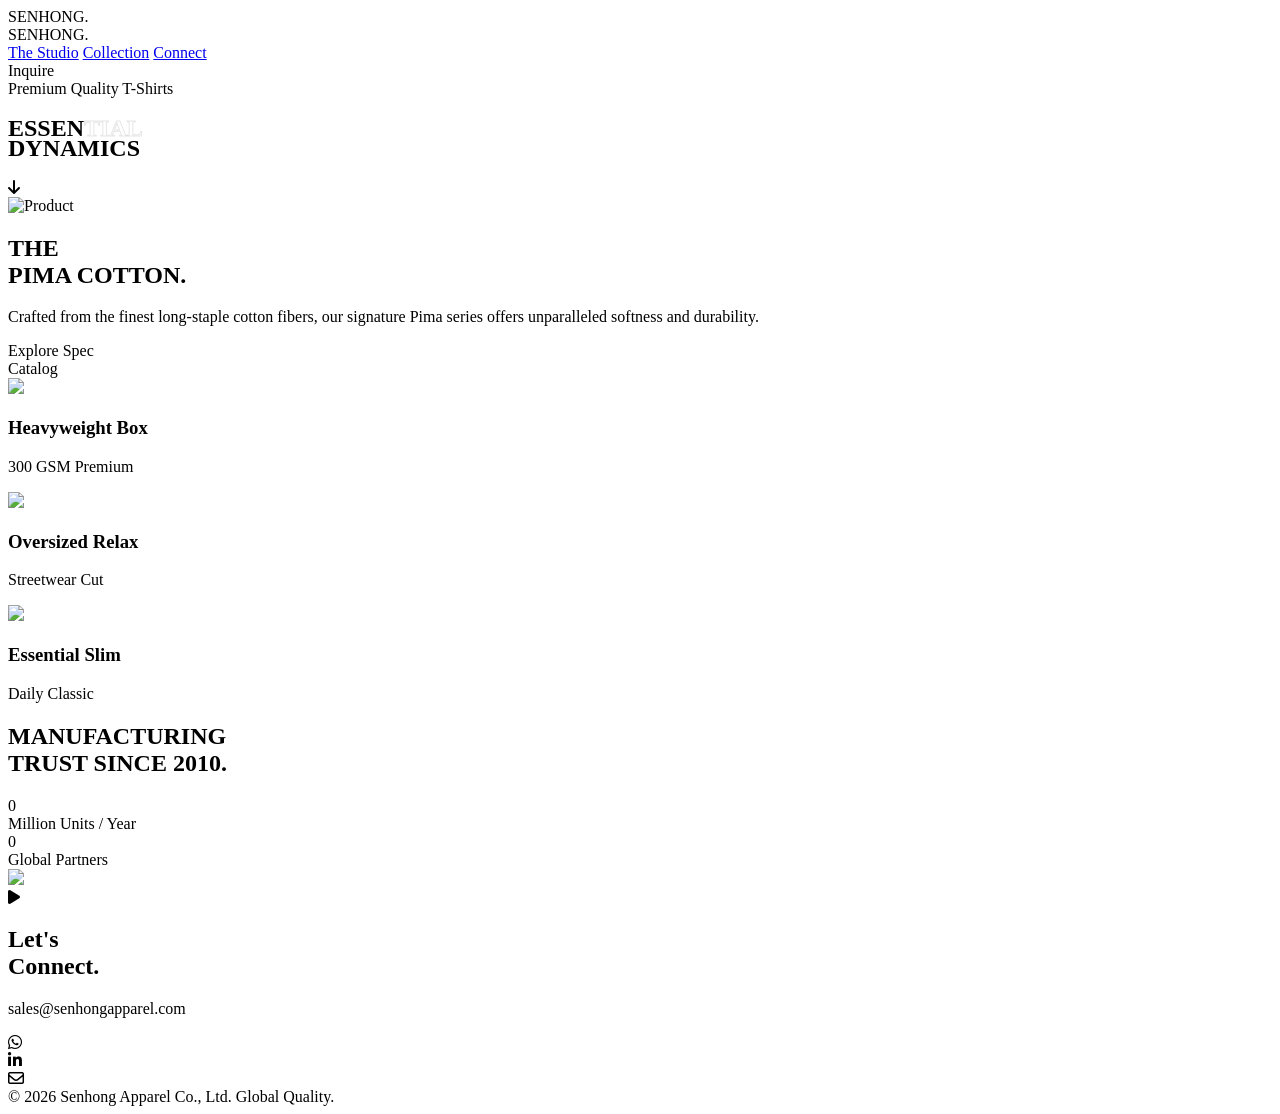
==== index.html @ 8e13775a "Initial commit: Senhong Apparel Dynamic Landing Page" ====
<!DOCTYPE html>
<html lang="en">
<head>
    <meta charset="UTF-8">
    <meta name="viewport" content="width=device-width, initial-scale=1.0">
    <title>Senhong Apparel | International Premium T-Shirt Factory</title>
    <!-- Tailwind CSS -->
    <script src="https://cdn.tailwindcss.com"></script>
    <!-- Fonts -->
    <link href="https://fonts.googleapis.com/css2?family=Plus+Jakarta+Sans:wght@200;400;700;800&display=swap" rel="stylesheet">
    <!-- Icons -->
    <link href="https://cdnjs.cloudflare.com/ajax/libs/font-awesome/6.0.0/css/all.min.css" rel="stylesheet">
    <!-- GSAP for Google-like dynamic effects -->
    <script src="https://cdnjs.cloudflare.com/ajax/libs/gsap/3.12.2/gsap.min.js"></script>
    <script src="https://cdnjs.cloudflare.com/ajax/libs/gsap/3.12.2/ScrollTrigger.min.js"></script>
    <!-- Locomotive Scroll for smooth scrolling -->
    <link rel="stylesheet" href="https://cdn.jsdelivr.net/npm/locomotive-scroll@4.1.4/dist/locomotive-scroll.min.css">
    
    <script>
        tailwind.config = {
            theme: {
                extend: {
                    fontFamily: { sans: ['Plus Jakarta Sans', 'sans-serif'] },
                    colors: { brand: '#10b981' }
                }
            }
        }
    </script>
    <style>
        [data-scroll-container] { perspective: 1px; }
        .hero-title { line-height: 0.85; }
        .text-outline { -webkit-text-stroke: 1px rgba(0,0,0,0.1); color: transparent; }
        .reveal-box { position: relative; overflow: hidden; }
        .reveal-box::after {
            content: ''; position: absolute; top: 0; left: 0; width: 100%; height: 100%;
            background: #10b981; transform: translateX(-101%); z-index: 2;
        }
        .reveal-box.active::after { animation: reveal 1s cubic-bezier(0.77, 0, 0.175, 1) forwards; }
        @keyframes reveal { 0% { transform: translateX(-101%); } 50% { transform: translateX(0); } 100% { transform: translateX(101%); } }
    </style>
</head>
<body class="bg-white text-black overflow-x-hidden">

    <!-- Preloader -->
    <div id="loader" class="fixed inset-0 z-[100] bg-black flex items-center justify-center">
        <div class="text-white text-4xl font-black tracking-tighter overflow-hidden">
            <div id="loader-text">SENHONG.</div>
        </div>
    </div>

    <!-- Navigation -->
    <nav class="fixed w-full z-50 p-6 mix-blend-difference text-white">
        <div class="flex justify-between items-center">
            <div class="text-2xl font-black tracking-tighter">SENHONG<span class="text-brand">.</span></div>
            <div class="hidden md:flex space-x-12 text-[10px] font-black uppercase tracking-[0.3em]">
                <a href="#about" class="hover:text-brand transition">The Studio</a>
                <a href="#collection" class="hover:text-brand transition">Collection</a>
                <a href="#contact" class="hover:text-brand transition">Connect</a>
            </div>
            <div class="text-[10px] font-black uppercase tracking-[0.2em] border border-white/20 px-4 py-2 rounded-full cursor-pointer hover:bg-white hover:text-black transition">
                Inquire
            </div>
        </div>
    </nav>

    <div data-scroll-container>
        <!-- Hero Section -->
        <section class="h-screen flex items-center justify-center relative overflow-hidden bg-neutral-100" data-scroll-section>
            <div class="container mx-auto px-6 text-center z-10">
                <div class="overflow-hidden mb-4">
                    <span class="hero-sub block text-[10px] font-black uppercase tracking-[0.5em] text-neutral-400" data-scroll data-scroll-speed="1">Premium Quality T-Shirts</span>
                </div>
                <h1 class="hero-title text-[15vw] font-extrabold tracking-tighter uppercase select-none" data-scroll data-scroll-speed="3">
                    ESSEN<span class="text-outline">TIAL</span><br>
                    <span class="text-brand italic">DYNAMICS</span>
                </h1>
            </div>
            
            <div class="absolute bottom-12 left-1/2 -translate-x-1/2 animate-bounce opacity-20">
                <i class="fa-solid fa-arrow-down"></i>
            </div>
        </section>

        <!-- Product Highlight (Dynamic) -->
        <section id="collection" class="py-32 bg-white" data-scroll-section>
            <div class="container mx-auto px-6">
                <div class="grid grid-cols-1 md:grid-cols-2 gap-24 items-center mb-32">
                    <div class="reveal-box rounded-[40px]" data-scroll data-scroll-speed="1">
                        <img src="https://images.unsplash.com/photo-1521572163474-6864f9cf17ab?auto=format&fit=crop&q=80&w=1200" alt="Product" class="w-full h-full object-cover grayscale hover:grayscale-0 transition duration-1000">
                    </div>
                    <div class="space-y-8" data-scroll data-scroll-speed="2">
                        <h2 class="text-6xl font-black tracking-tighter leading-none">THE <br><span class="text-brand italic">PIMA</span> COTTON.</h2>
                        <p class="text-neutral-500 font-medium text-lg leading-relaxed max-w-sm">Crafted from the finest long-staple cotton fibers, our signature Pima series offers unparalleled softness and durability.</p>
                        <div class="flex gap-4 pt-4">
                            <div class="px-6 py-3 bg-black text-white text-xs font-black uppercase tracking-widest rounded-full">Explore Spec</div>
                            <div class="px-6 py-3 border border-neutral-200 text-xs font-black uppercase tracking-widest rounded-full">Catalog</div>
                        </div>
                    </div>
                </div>

                <div class="grid grid-cols-1 md:grid-cols-3 gap-8">
                    <div class="group cursor-pointer" data-scroll data-scroll-speed="1.2">
                        <div class="aspect-[4/5] overflow-hidden rounded-3xl mb-6 bg-neutral-100">
                            <img src="https://images.unsplash.com/photo-1583743814966-8936f5b7be1a?auto=format&fit=crop&q=80&w=800" class="w-full h-full object-cover grayscale group-hover:grayscale-0 group-hover:scale-110 transition duration-700">
                        </div>
                        <h3 class="text-xl font-bold">Heavyweight Box</h3>
                        <p class="text-xs font-black uppercase tracking-widest text-neutral-400">300 GSM Premium</p>
                    </div>
                    <div class="group cursor-pointer" data-scroll data-scroll-speed="1.5">
                        <div class="aspect-[4/5] overflow-hidden rounded-3xl mb-6 bg-neutral-100">
                            <img src="https://images.unsplash.com/photo-1618354691373-d851c5c3a990?auto=format&fit=crop&q=80&w=800" class="w-full h-full object-cover grayscale group-hover:grayscale-0 group-hover:scale-110 transition duration-700">
                        </div>
                        <h3 class="text-xl font-bold">Oversized Relax</h3>
                        <p class="text-xs font-black uppercase tracking-widest text-neutral-400">Streetwear Cut</p>
                    </div>
                    <div class="group cursor-pointer" data-scroll data-scroll-speed="1.8">
                        <div class="aspect-[4/5] overflow-hidden rounded-3xl mb-6 bg-neutral-100">
                            <img src="https://images.unsplash.com/photo-1576566588028-4147f3842f27?auto=format&fit=crop&q=80&w=800" class="w-full h-full object-cover grayscale group-hover:grayscale-0 group-hover:scale-110 transition duration-700">
                        </div>
                        <h3 class="text-xl font-bold">Essential Slim</h3>
                        <p class="text-xs font-black uppercase tracking-widest text-neutral-400">Daily Classic</p>
                    </div>
                </div>
            </div>
        </section>

        <!-- Dynamic Stats -->
        <section id="about" class="py-32 bg-black text-white" data-scroll-section>
            <div class="container mx-auto px-6">
                <div class="grid grid-cols-1 md:grid-cols-2 gap-24 items-center">
                    <div>
                        <h2 class="text-5xl font-black tracking-tighter mb-12">MANUFACTURING <br><span class="text-brand italic">TRUST</span> SINCE 2010.</h2>
                        <div class="grid grid-cols-2 gap-12">
                            <div>
                                <div class="text-7xl font-black mb-2 text-brand" id="count1">0</div>
                                <div class="text-[10px] font-black uppercase tracking-widest text-neutral-500">Million Units / Year</div>
                            </div>
                            <div>
                                <div class="text-7xl font-black mb-2 text-brand" id="count2">0</div>
                                <div class="text-[10px] font-black uppercase tracking-widest text-neutral-500">Global Partners</div>
                            </div>
                        </div>
                    </div>
                    <div class="relative">
                        <img src="https://images.unsplash.com/photo-1441984904996-e0b6ba687e04?auto=format&fit=crop&q=80&w=1200" class="rounded-[40px] grayscale opacity-50">
                        <div class="absolute inset-0 flex items-center justify-center">
                            <div class="w-24 h-24 rounded-full border border-white/20 flex items-center justify-center bg-white/10 backdrop-blur-md cursor-pointer hover:scale-110 transition">
                                <i class="fa-solid fa-play text-2xl"></i>
                            </div>
                        </div>
                    </div>
                </div>
            </div>
        </section>

        <!-- Contact (Interactive) -->
        <section id="contact" class="py-32 bg-neutral-100" data-scroll-section>
            <div class="container mx-auto px-6 text-center">
                <div class="max-w-4xl mx-auto">
                    <h2 class="text-[10vw] font-black tracking-tighter leading-none mb-12 uppercase" data-scroll data-scroll-speed="1">Let's <br><span class="text-brand italic">Connect.</span></h2>
                    <p class="text-2xl font-bold mb-12">sales@senhongapparel.com</p>
                    <div class="flex justify-center gap-8">
                        <div class="w-16 h-16 rounded-full bg-white flex items-center justify-center hover:bg-brand transition cursor-pointer"><i class="fa-brands fa-whatsapp text-2xl"></i></div>
                        <div class="w-16 h-16 rounded-full bg-white flex items-center justify-center hover:bg-brand transition cursor-pointer"><i class="fa-brands fa-linkedin-in text-2xl"></i></div>
                        <div class="w-16 h-16 rounded-full bg-white flex items-center justify-center hover:bg-brand transition cursor-pointer"><i class="fa-regular fa-envelope text-2xl"></i></div>
                    </div>
                </div>
            </div>
        </section>

        <footer class="py-12 bg-white text-center text-[10px] font-black uppercase tracking-[0.5em] text-neutral-300" data-scroll-section>
            © 2026 Senhong Apparel Co., Ltd. Global Quality.
        </footer>
    </div>

    <!-- Scripts -->
    <script src="https://cdn.jsdelivr.net/npm/locomotive-scroll@4.1.4/dist/locomotive-scroll.min.js"></script>
    <script>
        // Preloader
        window.addEventListener('load', () => {
            gsap.to("#loader-text", { y: -100, duration: 0.8, delay: 1, ease: "power4.in" });
            gsap.to("#loader", { y: "-100%", duration: 1.2, delay: 1.4, ease: "expo.inOut", onComplete: () => {
                document.getElementById('loader').remove();
                initAnimations();
            }});
        });

        // Locomotive Smooth Scroll
        const scroller = new LocomotiveScroll({
            el: document.querySelector('[data-scroll-container]'),
            smooth: true
        });

        function initAnimations() {
            // Count animations
            const observer = new IntersectionObserver((entries) => {
                entries.forEach(entry => {
                    if (entry.isIntersecting) {
                        gsap.to("#count1", { innerText: 2, duration: 2, snap: { innerText: 1 } });
                        gsap.to("#count2", { innerText: 150, duration: 2, snap: { innerText: 1 } });
                    }
                });
            }, { threshold: 0.5 });
            observer.observe(document.querySelector("#about"));

            // Reveal Boxes
            document.querySelectorAll('.reveal-box').forEach(box => {
                ScrollTrigger.create({
                    trigger: box,
                    onEnter: () => box.classList.add('active')
                });
            });
        }
    </script>
</body>
</html>
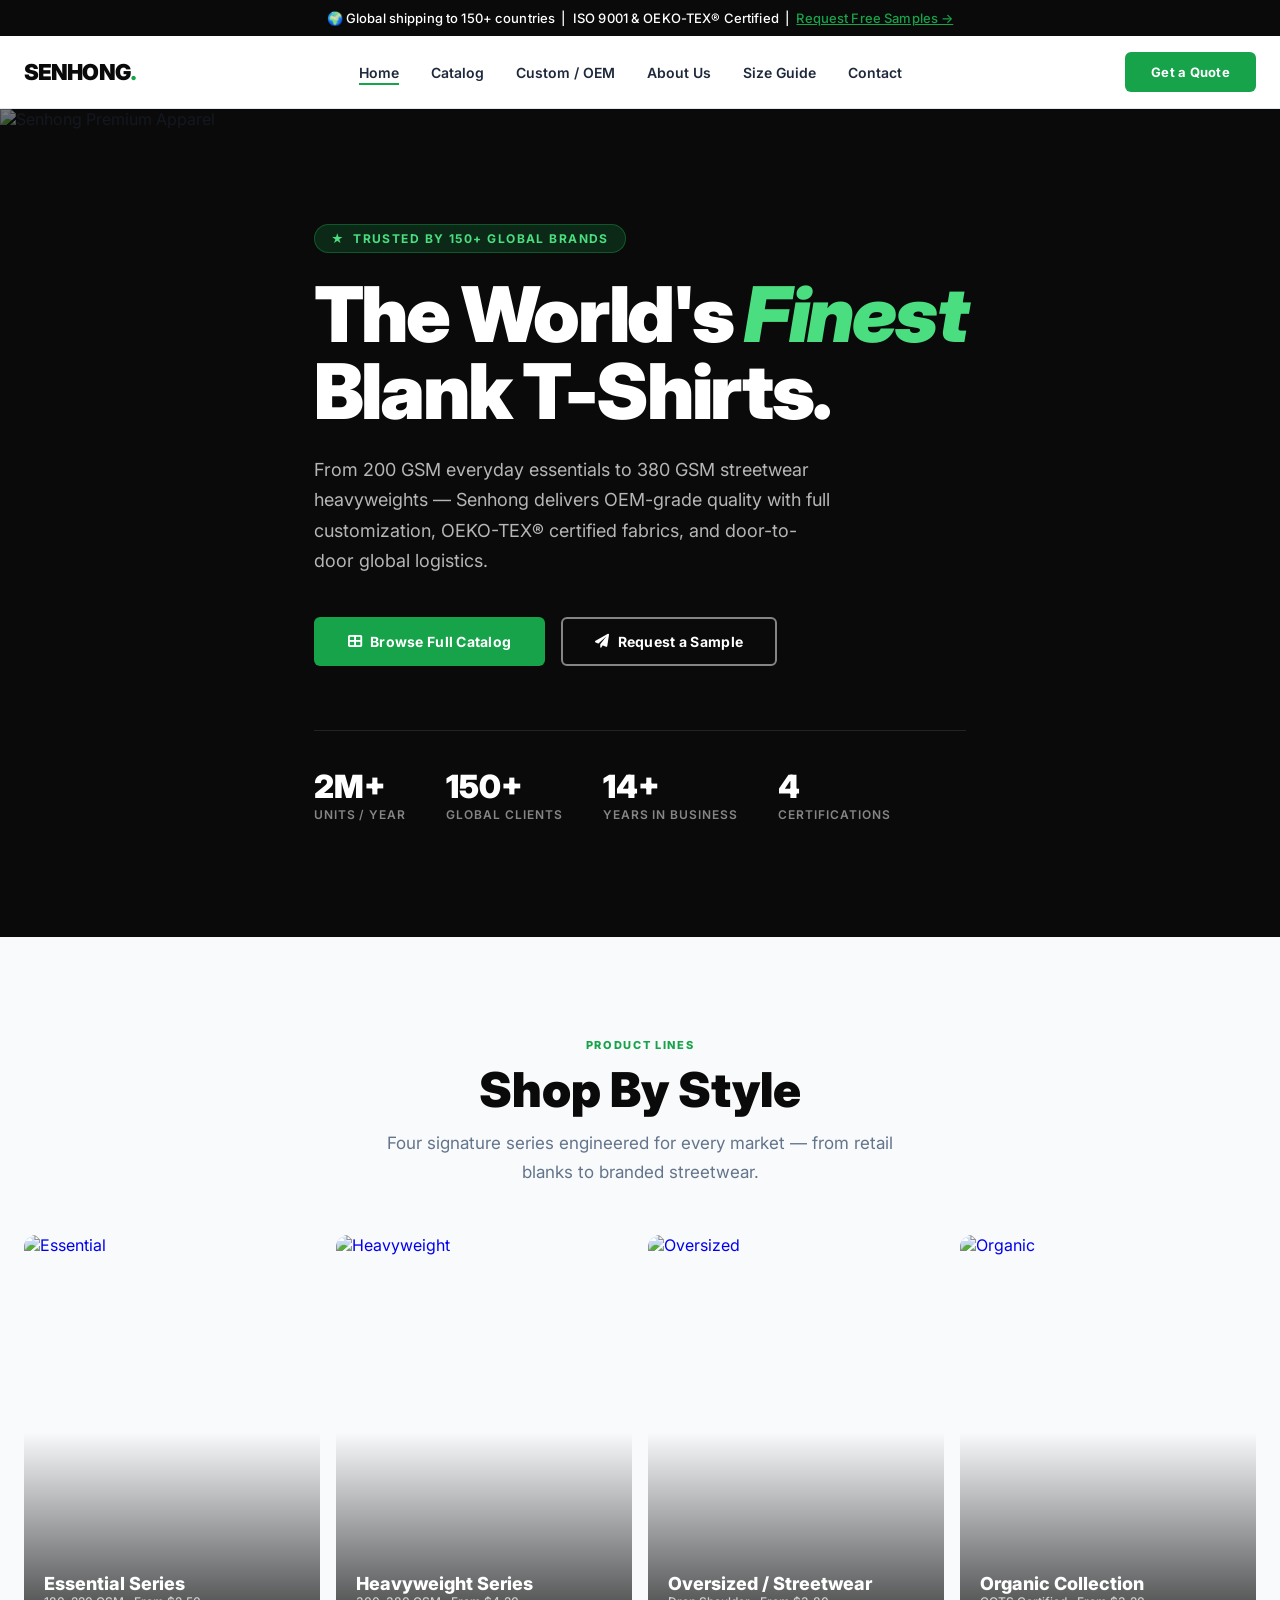
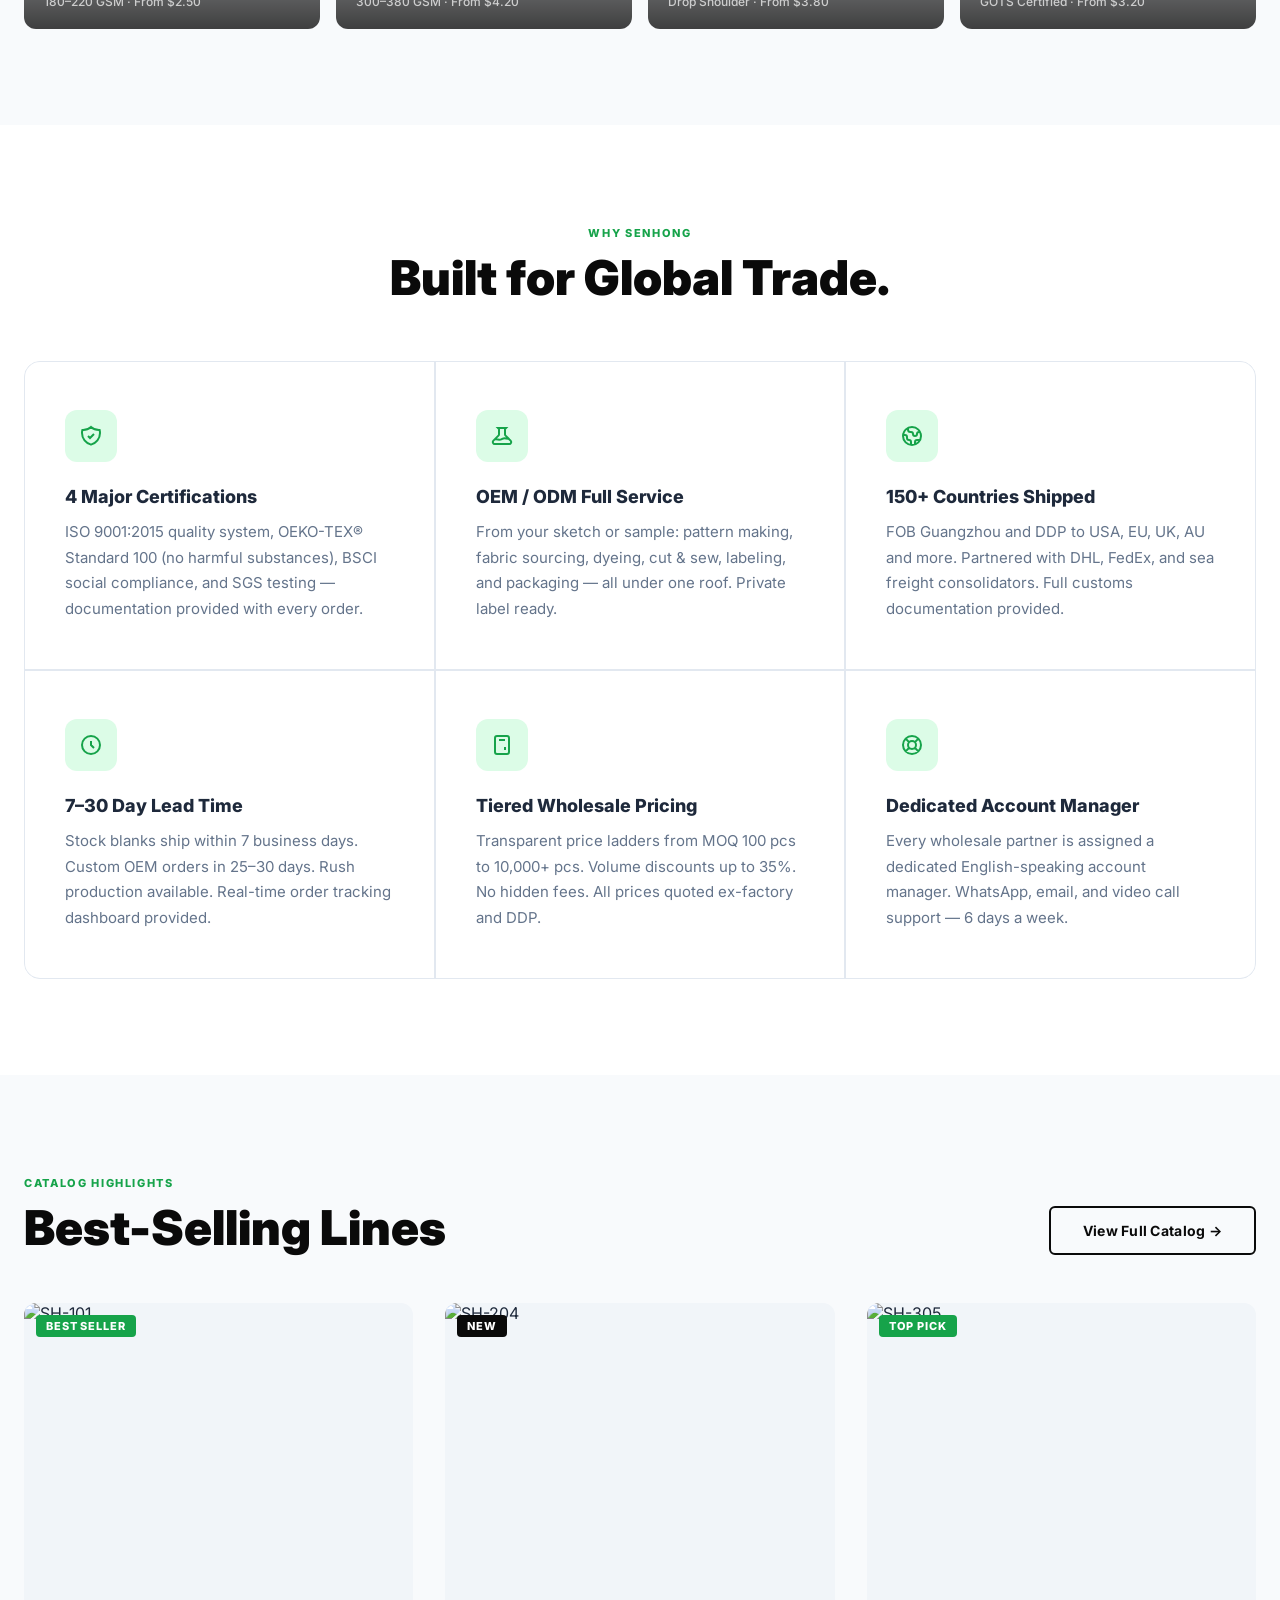
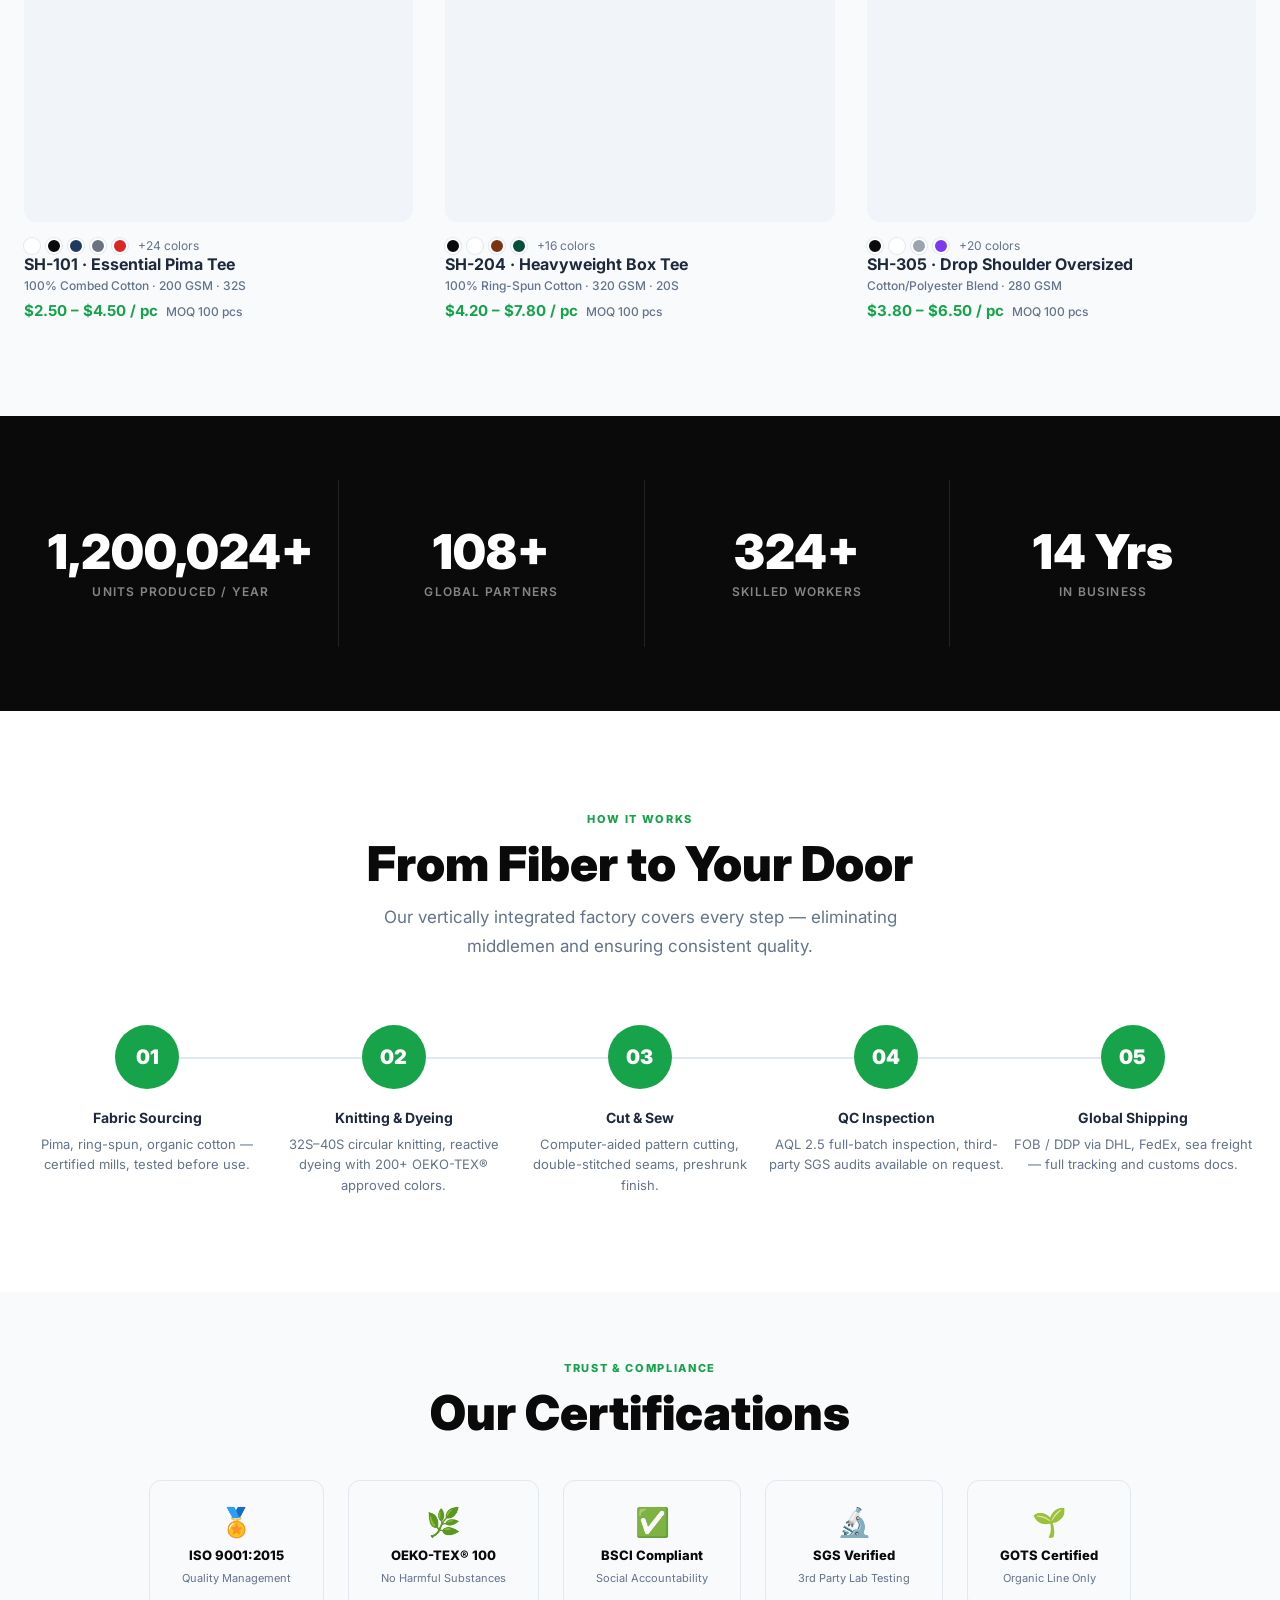
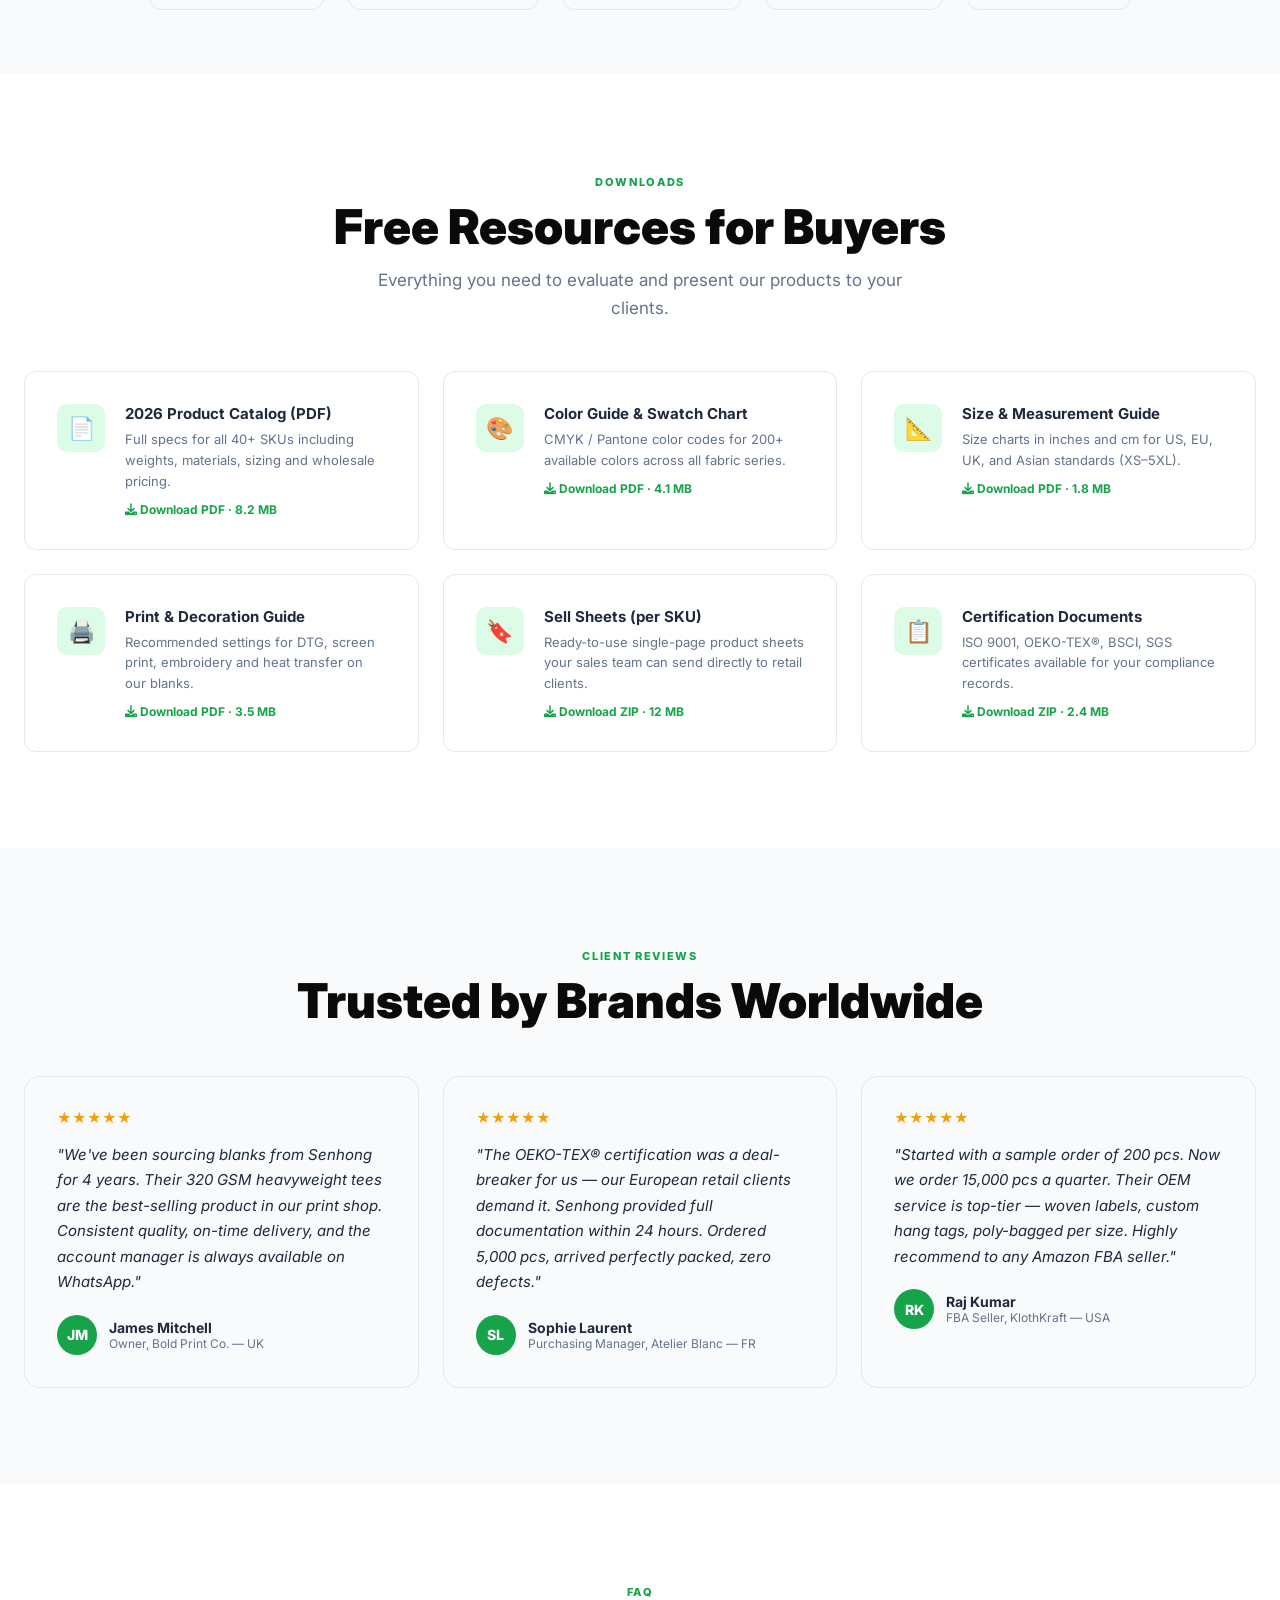
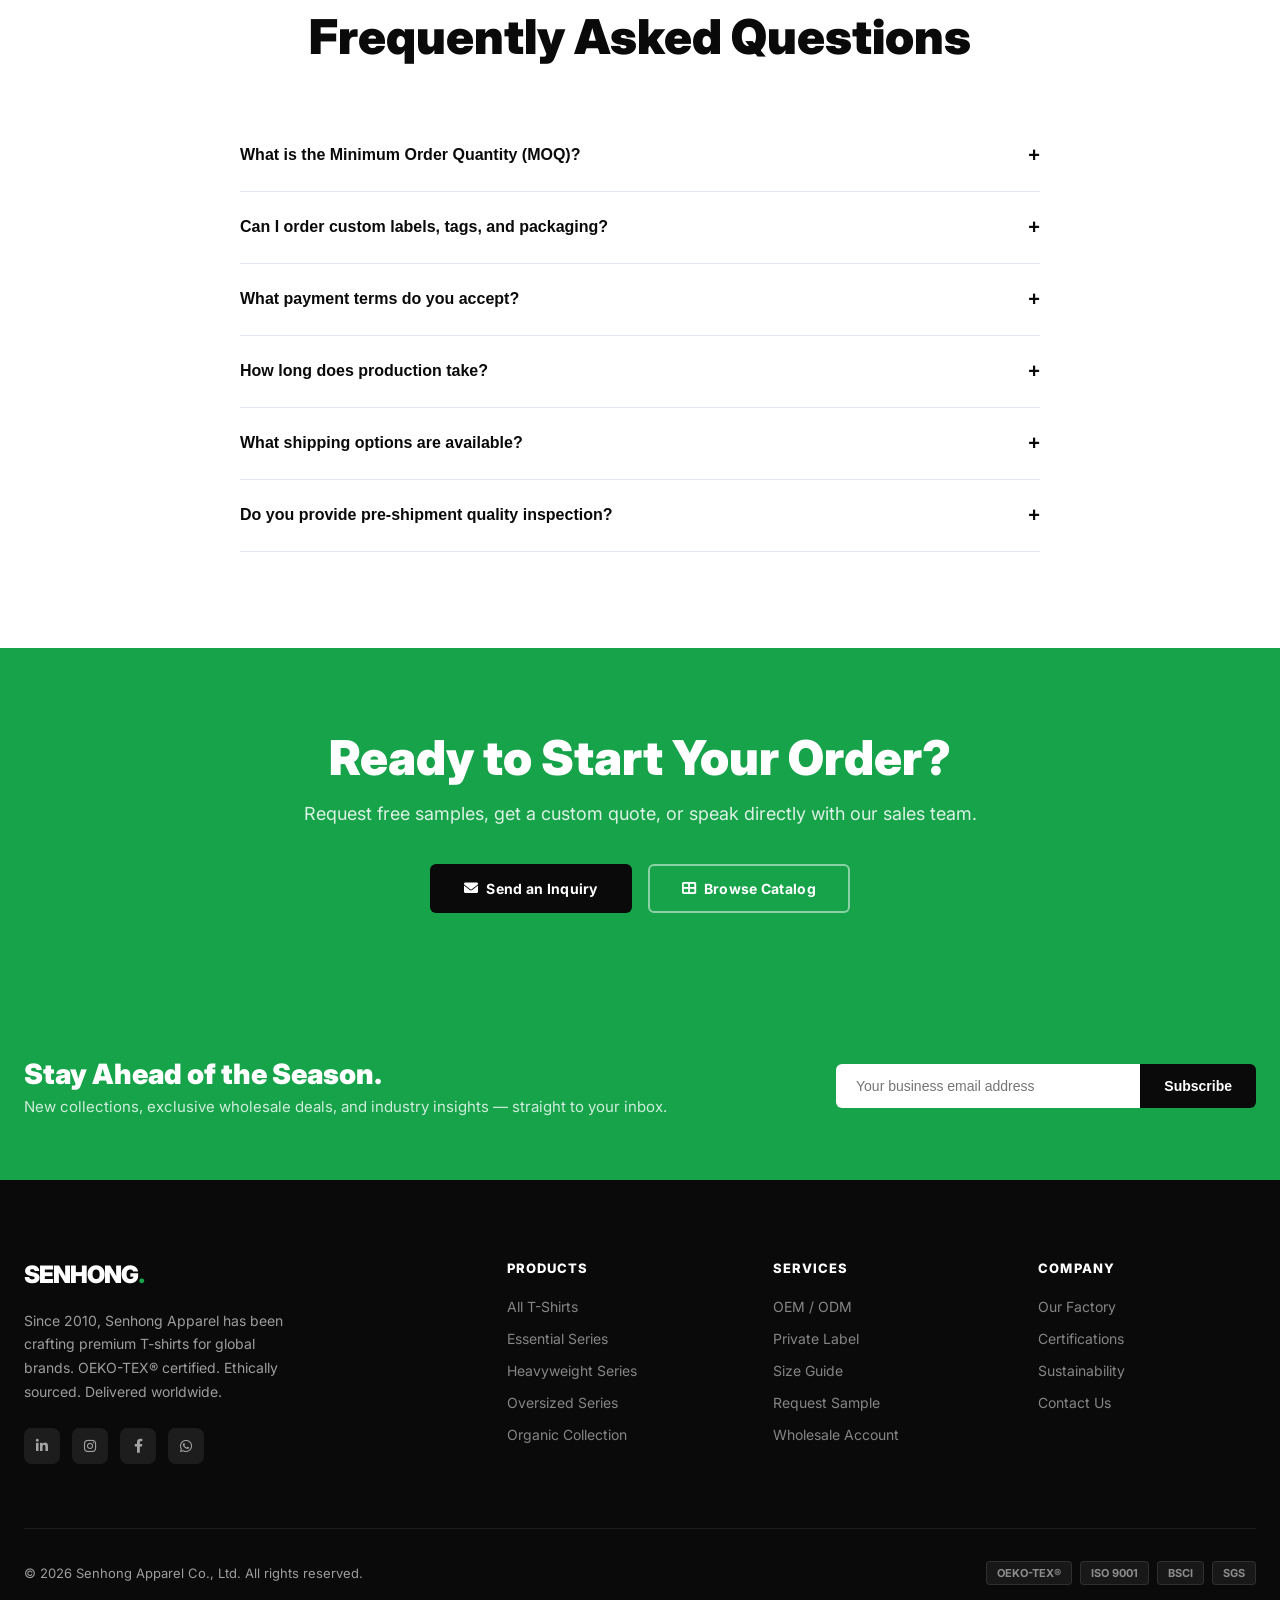
==== commit 34010dd7: "Initial deploy: Senhong Apparel B2B website" ====
--- a/index.html
+++ b/index.html
@@ -1,216 +1,490 @@
 <!DOCTYPE html>
 <html lang="en">
 <head>
-    <meta charset="UTF-8">
-    <meta name="viewport" content="width=device-width, initial-scale=1.0">
-    <title>Senhong Apparel | International Premium T-Shirt Factory</title>
-    <!-- Tailwind CSS -->
-    <script src="https://cdn.tailwindcss.com"></script>
-    <!-- Fonts -->
-    <link href="https://fonts.googleapis.com/css2?family=Plus+Jakarta+Sans:wght@200;400;700;800&display=swap" rel="stylesheet">
-    <!-- Icons -->
-    <link href="https://cdnjs.cloudflare.com/ajax/libs/font-awesome/6.0.0/css/all.min.css" rel="stylesheet">
-    <!-- GSAP for Google-like dynamic effects -->
-    <script src="https://cdnjs.cloudflare.com/ajax/libs/gsap/3.12.2/gsap.min.js"></script>
-    <script src="https://cdnjs.cloudflare.com/ajax/libs/gsap/3.12.2/ScrollTrigger.min.js"></script>
-    <!-- Locomotive Scroll for smooth scrolling -->
-    <link rel="stylesheet" href="https://cdn.jsdelivr.net/npm/locomotive-scroll@4.1.4/dist/locomotive-scroll.min.css">
-    
-    <script>
-        tailwind.config = {
-            theme: {
-                extend: {
-                    fontFamily: { sans: ['Plus Jakarta Sans', 'sans-serif'] },
-                    colors: { brand: '#10b981' }
-                }
-            }
-        }
-    </script>
-    <style>
-        [data-scroll-container] { perspective: 1px; }
-        .hero-title { line-height: 0.85; }
-        .text-outline { -webkit-text-stroke: 1px rgba(0,0,0,0.1); color: transparent; }
-        .reveal-box { position: relative; overflow: hidden; }
-        .reveal-box::after {
-            content: ''; position: absolute; top: 0; left: 0; width: 100%; height: 100%;
-            background: #10b981; transform: translateX(-101%); z-index: 2;
-        }
-        .reveal-box.active::after { animation: reveal 1s cubic-bezier(0.77, 0, 0.175, 1) forwards; }
-        @keyframes reveal { 0% { transform: translateX(-101%); } 50% { transform: translateX(0); } 100% { transform: translateX(101%); } }
-    </style>
+  <meta charset="UTF-8">
+  <meta name="viewport" content="width=device-width, initial-scale=1.0">
+  <title>Senhong Apparel | Premium T-Shirt Manufacturer & Global Exporter</title>
+  <meta name="description" content="Senhong Apparel – ISO 9001 & OEKO-TEX® certified T-shirt factory since 2010. MOQ 100 pcs. OEM/ODM. Ship to 150+ countries.">
+  <link rel="stylesheet" href="assets/css/style.css">
+  <link rel="stylesheet" href="https://cdnjs.cloudflare.com/ajax/libs/font-awesome/6.0.0/css/all.min.css">
 </head>
-<body class="bg-white text-black overflow-x-hidden">
-
-    <!-- Preloader -->
-    <div id="loader" class="fixed inset-0 z-[100] bg-black flex items-center justify-center">
-        <div class="text-white text-4xl font-black tracking-tighter overflow-hidden">
-            <div id="loader-text">SENHONG.</div>
-        </div>
-    </div>
-
-    <!-- Navigation -->
-    <nav class="fixed w-full z-50 p-6 mix-blend-difference text-white">
-        <div class="flex justify-between items-center">
-            <div class="text-2xl font-black tracking-tighter">SENHONG<span class="text-brand">.</span></div>
-            <div class="hidden md:flex space-x-12 text-[10px] font-black uppercase tracking-[0.3em]">
-                <a href="#about" class="hover:text-brand transition">The Studio</a>
-                <a href="#collection" class="hover:text-brand transition">Collection</a>
-                <a href="#contact" class="hover:text-brand transition">Connect</a>
-            </div>
-            <div class="text-[10px] font-black uppercase tracking-[0.2em] border border-white/20 px-4 py-2 rounded-full cursor-pointer hover:bg-white hover:text-black transition">
-                Inquire
-            </div>
-        </div>
-    </nav>
-
-    <div data-scroll-container>
-        <!-- Hero Section -->
-        <section class="h-screen flex items-center justify-center relative overflow-hidden bg-neutral-100" data-scroll-section>
-            <div class="container mx-auto px-6 text-center z-10">
-                <div class="overflow-hidden mb-4">
-                    <span class="hero-sub block text-[10px] font-black uppercase tracking-[0.5em] text-neutral-400" data-scroll data-scroll-speed="1">Premium Quality T-Shirts</span>
-                </div>
-                <h1 class="hero-title text-[15vw] font-extrabold tracking-tighter uppercase select-none" data-scroll data-scroll-speed="3">
-                    ESSEN<span class="text-outline">TIAL</span><br>
-                    <span class="text-brand italic">DYNAMICS</span>
-                </h1>
-            </div>
-            
-            <div class="absolute bottom-12 left-1/2 -translate-x-1/2 animate-bounce opacity-20">
-                <i class="fa-solid fa-arrow-down"></i>
-            </div>
-        </section>
-
-        <!-- Product Highlight (Dynamic) -->
-        <section id="collection" class="py-32 bg-white" data-scroll-section>
-            <div class="container mx-auto px-6">
-                <div class="grid grid-cols-1 md:grid-cols-2 gap-24 items-center mb-32">
-                    <div class="reveal-box rounded-[40px]" data-scroll data-scroll-speed="1">
-                        <img src="https://images.unsplash.com/photo-1521572163474-6864f9cf17ab?auto=format&fit=crop&q=80&w=1200" alt="Product" class="w-full h-full object-cover grayscale hover:grayscale-0 transition duration-1000">
-                    </div>
-                    <div class="space-y-8" data-scroll data-scroll-speed="2">
-                        <h2 class="text-6xl font-black tracking-tighter leading-none">THE <br><span class="text-brand italic">PIMA</span> COTTON.</h2>
-                        <p class="text-neutral-500 font-medium text-lg leading-relaxed max-w-sm">Crafted from the finest long-staple cotton fibers, our signature Pima series offers unparalleled softness and durability.</p>
-                        <div class="flex gap-4 pt-4">
-                            <div class="px-6 py-3 bg-black text-white text-xs font-black uppercase tracking-widest rounded-full">Explore Spec</div>
-                            <div class="px-6 py-3 border border-neutral-200 text-xs font-black uppercase tracking-widest rounded-full">Catalog</div>
-                        </div>
-                    </div>
-                </div>
-
-                <div class="grid grid-cols-1 md:grid-cols-3 gap-8">
-                    <div class="group cursor-pointer" data-scroll data-scroll-speed="1.2">
-                        <div class="aspect-[4/5] overflow-hidden rounded-3xl mb-6 bg-neutral-100">
-                            <img src="https://images.unsplash.com/photo-1583743814966-8936f5b7be1a?auto=format&fit=crop&q=80&w=800" class="w-full h-full object-cover grayscale group-hover:grayscale-0 group-hover:scale-110 transition duration-700">
-                        </div>
-                        <h3 class="text-xl font-bold">Heavyweight Box</h3>
-                        <p class="text-xs font-black uppercase tracking-widest text-neutral-400">300 GSM Premium</p>
-                    </div>
-                    <div class="group cursor-pointer" data-scroll data-scroll-speed="1.5">
-                        <div class="aspect-[4/5] overflow-hidden rounded-3xl mb-6 bg-neutral-100">
-                            <img src="https://images.unsplash.com/photo-1618354691373-d851c5c3a990?auto=format&fit=crop&q=80&w=800" class="w-full h-full object-cover grayscale group-hover:grayscale-0 group-hover:scale-110 transition duration-700">
-                        </div>
-                        <h3 class="text-xl font-bold">Oversized Relax</h3>
-                        <p class="text-xs font-black uppercase tracking-widest text-neutral-400">Streetwear Cut</p>
-                    </div>
-                    <div class="group cursor-pointer" data-scroll data-scroll-speed="1.8">
-                        <div class="aspect-[4/5] overflow-hidden rounded-3xl mb-6 bg-neutral-100">
-                            <img src="https://images.unsplash.com/photo-1576566588028-4147f3842f27?auto=format&fit=crop&q=80&w=800" class="w-full h-full object-cover grayscale group-hover:grayscale-0 group-hover:scale-110 transition duration-700">
-                        </div>
-                        <h3 class="text-xl font-bold">Essential Slim</h3>
-                        <p class="text-xs font-black uppercase tracking-widest text-neutral-400">Daily Classic</p>
-                    </div>
-                </div>
-            </div>
-        </section>
-
-        <!-- Dynamic Stats -->
-        <section id="about" class="py-32 bg-black text-white" data-scroll-section>
-            <div class="container mx-auto px-6">
-                <div class="grid grid-cols-1 md:grid-cols-2 gap-24 items-center">
-                    <div>
-                        <h2 class="text-5xl font-black tracking-tighter mb-12">MANUFACTURING <br><span class="text-brand italic">TRUST</span> SINCE 2010.</h2>
-                        <div class="grid grid-cols-2 gap-12">
-                            <div>
-                                <div class="text-7xl font-black mb-2 text-brand" id="count1">0</div>
-                                <div class="text-[10px] font-black uppercase tracking-widest text-neutral-500">Million Units / Year</div>
-                            </div>
-                            <div>
-                                <div class="text-7xl font-black mb-2 text-brand" id="count2">0</div>
-                                <div class="text-[10px] font-black uppercase tracking-widest text-neutral-500">Global Partners</div>
-                            </div>
-                        </div>
-                    </div>
-                    <div class="relative">
-                        <img src="https://images.unsplash.com/photo-1441984904996-e0b6ba687e04?auto=format&fit=crop&q=80&w=1200" class="rounded-[40px] grayscale opacity-50">
-                        <div class="absolute inset-0 flex items-center justify-center">
-                            <div class="w-24 h-24 rounded-full border border-white/20 flex items-center justify-center bg-white/10 backdrop-blur-md cursor-pointer hover:scale-110 transition">
-                                <i class="fa-solid fa-play text-2xl"></i>
-                            </div>
-                        </div>
-                    </div>
-                </div>
-            </div>
-        </section>
-
-        <!-- Contact (Interactive) -->
-        <section id="contact" class="py-32 bg-neutral-100" data-scroll-section>
-            <div class="container mx-auto px-6 text-center">
-                <div class="max-w-4xl mx-auto">
-                    <h2 class="text-[10vw] font-black tracking-tighter leading-none mb-12 uppercase" data-scroll data-scroll-speed="1">Let's <br><span class="text-brand italic">Connect.</span></h2>
-                    <p class="text-2xl font-bold mb-12">sales@senhongapparel.com</p>
-                    <div class="flex justify-center gap-8">
-                        <div class="w-16 h-16 rounded-full bg-white flex items-center justify-center hover:bg-brand transition cursor-pointer"><i class="fa-brands fa-whatsapp text-2xl"></i></div>
-                        <div class="w-16 h-16 rounded-full bg-white flex items-center justify-center hover:bg-brand transition cursor-pointer"><i class="fa-brands fa-linkedin-in text-2xl"></i></div>
-                        <div class="w-16 h-16 rounded-full bg-white flex items-center justify-center hover:bg-brand transition cursor-pointer"><i class="fa-regular fa-envelope text-2xl"></i></div>
-                    </div>
-                </div>
-            </div>
-        </section>
-
-        <footer class="py-12 bg-white text-center text-[10px] font-black uppercase tracking-[0.5em] text-neutral-300" data-scroll-section>
-            © 2026 Senhong Apparel Co., Ltd. Global Quality.
-        </footer>
-    </div>
-
-    <!-- Scripts -->
-    <script src="https://cdn.jsdelivr.net/npm/locomotive-scroll@4.1.4/dist/locomotive-scroll.min.js"></script>
-    <script>
-        // Preloader
-        window.addEventListener('load', () => {
-            gsap.to("#loader-text", { y: -100, duration: 0.8, delay: 1, ease: "power4.in" });
-            gsap.to("#loader", { y: "-100%", duration: 1.2, delay: 1.4, ease: "expo.inOut", onComplete: () => {
-                document.getElementById('loader').remove();
-                initAnimations();
-            }});
-        });
-
-        // Locomotive Smooth Scroll
-        const scroller = new LocomotiveScroll({
-            el: document.querySelector('[data-scroll-container]'),
-            smooth: true
-        });
-
-        function initAnimations() {
-            // Count animations
-            const observer = new IntersectionObserver((entries) => {
-                entries.forEach(entry => {
-                    if (entry.isIntersecting) {
-                        gsap.to("#count1", { innerText: 2, duration: 2, snap: { innerText: 1 } });
-                        gsap.to("#count2", { innerText: 150, duration: 2, snap: { innerText: 1 } });
-                    }
-                });
-            }, { threshold: 0.5 });
-            observer.observe(document.querySelector("#about"));
-
-            // Reveal Boxes
-            document.querySelectorAll('.reveal-box').forEach(box => {
-                ScrollTrigger.create({
-                    trigger: box,
-                    onEnter: () => box.classList.add('active')
-                });
-            });
-        }
-    </script>
+<body>
+
+<div id="nav-placeholder"></div>
+
+<!-- ── HERO ── -->
+<section class="hero">
+  <div class="hero-bg">
+    <img src="https://images.unsplash.com/photo-1523381210434-271e8be1f52b?auto=format&fit=crop&w=1920&q=80" alt="Senhong Premium Apparel">
+  </div>
+  <div class="container">
+    <div class="hero-content">
+      <div class="hero-tag reveal">
+        <span>★</span> Trusted by 150+ Global Brands
+      </div>
+      <h1 class="reveal reveal-delay-1">The World's <em>Finest</em><br>Blank T-Shirts.</h1>
+      <p class="reveal reveal-delay-2">From 200 GSM everyday essentials to 380 GSM streetwear heavyweights — Senhong delivers OEM-grade quality with full customization, OEKO-TEX® certified fabrics, and door-to-door global logistics.</p>
+      <div class="hero-cta reveal reveal-delay-3">
+        <a href="products.html" class="btn btn-primary"><i class="fas fa-th-large"></i> Browse Full Catalog</a>
+        <a href="contact.html" class="btn btn-outline-white"><i class="fas fa-paper-plane"></i> Request a Sample</a>
+      </div>
+      <div class="hero-stats reveal reveal-delay-4">
+        <div>
+          <div class="hero-stat-num">2M+</div>
+          <div class="hero-stat-label">Units / Year</div>
+        </div>
+        <div>
+          <div class="hero-stat-num">150+</div>
+          <div class="hero-stat-label">Global Clients</div>
+        </div>
+        <div>
+          <div class="hero-stat-num">14+</div>
+          <div class="hero-stat-label">Years in Business</div>
+        </div>
+        <div>
+          <div class="hero-stat-num">4</div>
+          <div class="hero-stat-label">Certifications</div>
+        </div>
+      </div>
+    </div>
+  </div>
+</section>
+
+<!-- ── CATEGORIES ── -->
+<section class="section" style="background:#f8fafc;">
+  <div class="container">
+    <div style="text-align:center;margin-bottom:48px;" class="reveal">
+      <div class="label">Product Lines</div>
+      <h2 class="section-title">Shop By Style</h2>
+      <p class="section-sub" style="margin:12px auto 0;">Four signature series engineered for every market — from retail blanks to branded streetwear.</p>
+    </div>
+    <div class="cat-grid reveal reveal-delay-1">
+      <a href="products.html#essential" class="cat-card">
+        <img src="https://images.unsplash.com/photo-1521572163474-6864f9cf17ab?auto=format&fit=crop&w=600&q=80" alt="Essential">
+        <div class="cat-card-overlay"></div>
+        <div class="cat-card-info">
+          <h3>Essential Series</h3>
+          <p>180–220 GSM · From $2.50</p>
+        </div>
+      </a>
+      <a href="products.html#heavyweight" class="cat-card">
+        <img src="https://images.unsplash.com/photo-1583743814966-8936f5b7be1a?auto=format&fit=crop&w=600&q=80" alt="Heavyweight">
+        <div class="cat-card-overlay"></div>
+        <div class="cat-card-info">
+          <h3>Heavyweight Series</h3>
+          <p>300–380 GSM · From $4.20</p>
+        </div>
+      </a>
+      <a href="products.html#oversized" class="cat-card">
+        <img src="https://images.unsplash.com/photo-1618354691373-d851c5c3a990?auto=format&fit=crop&w=600&q=80" alt="Oversized">
+        <div class="cat-card-overlay"></div>
+        <div class="cat-card-info">
+          <h3>Oversized / Streetwear</h3>
+          <p>Drop Shoulder · From $3.80</p>
+        </div>
+      </a>
+      <a href="products.html#organic" class="cat-card">
+        <img src="https://images.unsplash.com/photo-1576566588028-4147f3842f27?auto=format&fit=crop&w=600&q=80" alt="Organic">
+        <div class="cat-card-overlay"></div>
+        <div class="cat-card-info">
+          <h3>Organic Collection</h3>
+          <p>GOTS Certified · From $3.20</p>
+        </div>
+      </a>
+    </div>
+  </div>
+</section>
+
+<!-- ── WHY US ── -->
+<section class="section">
+  <div class="container">
+    <div style="text-align:center;margin-bottom:56px;" class="reveal">
+      <div class="label">Why Senhong</div>
+      <h2 class="section-title">Built for Global Trade.</h2>
+    </div>
+    <div class="features-grid">
+      <div class="feature-item reveal">
+        <div class="feature-icon">
+          <svg fill="none" viewBox="0 0 24 24" stroke="currentColor" stroke-width="2"><path d="M9 12l2 2 4-4m5.618-4.016A11.955 11.955 0 0112 2.944a11.955 11.955 0 01-8.618 3.04A12.02 12.02 0 003 9c0 5.591 3.824 10.29 9 11.622 5.176-1.332 9-6.03 9-11.622 0-1.042-.133-2.052-.382-3.016z"/></svg>
+        </div>
+        <h3>4 Major Certifications</h3>
+        <p>ISO 9001:2015 quality system, OEKO-TEX® Standard 100 (no harmful substances), BSCI social compliance, and SGS testing — documentation provided with every order.</p>
+      </div>
+      <div class="feature-item reveal reveal-delay-1">
+        <div class="feature-icon">
+          <svg fill="none" viewBox="0 0 24 24" stroke="currentColor" stroke-width="2"><path d="M19.428 15.428a2 2 0 00-1.022-.547l-2.387-.477a6 6 0 00-3.86.517l-.318.158a6 6 0 01-3.86.517L6.05 15.21a2 2 0 00-1.806.547M8 4h8l-1 1v5.172a2 2 0 00.586 1.414l5 5c1.26 1.26.367 3.414-1.415 3.414H4.828c-1.782 0-2.674-2.154-1.414-3.414l5-5A2 2 0 009 10.172V5L8 4z"/></svg>
+        </div>
+        <h3>OEM / ODM Full Service</h3>
+        <p>From your sketch or sample: pattern making, fabric sourcing, dyeing, cut & sew, labeling, and packaging — all under one roof. Private label ready.</p>
+      </div>
+      <div class="feature-item reveal reveal-delay-2">
+        <div class="feature-icon">
+          <svg fill="none" viewBox="0 0 24 24" stroke="currentColor" stroke-width="2"><path d="M3.055 11H5a2 2 0 012 2v1a2 2 0 002 2 2 2 0 012 2v2.945M8 3.935V5.5A2.5 2.5 0 0010.5 8h.5a2 2 0 012 2 2 2 0 104 0 2 2 0 012-2h1.064M15 20.488V18a2 2 0 012-2h3.064M21 12a9 9 0 11-18 0 9 9 0 0118 0z"/></svg>
+        </div>
+        <h3>150+ Countries Shipped</h3>
+        <p>FOB Guangzhou and DDP to USA, EU, UK, AU and more. Partnered with DHL, FedEx, and sea freight consolidators. Full customs documentation provided.</p>
+      </div>
+      <div class="feature-item reveal reveal-delay-3">
+        <div class="feature-icon">
+          <svg fill="none" viewBox="0 0 24 24" stroke="currentColor" stroke-width="2"><path d="M12 8v4l3 3m6-3a9 9 0 11-18 0 9 9 0 0118 0z"/></svg>
+        </div>
+        <h3>7–30 Day Lead Time</h3>
+        <p>Stock blanks ship within 7 business days. Custom OEM orders in 25–30 days. Rush production available. Real-time order tracking dashboard provided.</p>
+      </div>
+      <div class="feature-item reveal reveal-delay-4">
+        <div class="feature-icon">
+          <svg fill="none" viewBox="0 0 24 24" stroke="currentColor" stroke-width="2"><path d="M9 7h6m0 10v-3m-3 3h.01M9 17h.01M9 14h.01M12 14h.01M15 11h.01M12 11h.01M9 11h.01M7 21h10a2 2 0 002-2V5a2 2 0 00-2-2H7a2 2 0 00-2 2v14a2 2 0 002 2z"/></svg>
+        </div>
+        <h3>Tiered Wholesale Pricing</h3>
+        <p>Transparent price ladders from MOQ 100 pcs to 10,000+ pcs. Volume discounts up to 35%. No hidden fees. All prices quoted ex-factory and DDP.</p>
+      </div>
+      <div class="feature-item reveal">
+        <div class="feature-icon">
+          <svg fill="none" viewBox="0 0 24 24" stroke="currentColor" stroke-width="2"><path d="M18.364 5.636l-3.536 3.536m0 5.656l3.536 3.536M9.172 9.172L5.636 5.636m3.536 9.192l-3.536 3.536M21 12a9 9 0 11-18 0 9 9 0 0118 0zm-5 0a4 4 0 11-8 0 4 4 0 018 0z"/></svg>
+        </div>
+        <h3>Dedicated Account Manager</h3>
+        <p>Every wholesale partner is assigned a dedicated English-speaking account manager. WhatsApp, email, and video call support — 6 days a week.</p>
+      </div>
+    </div>
+  </div>
+</section>
+
+<!-- ── FEATURED PRODUCTS ── -->
+<section class="section" style="background:#f8fafc;">
+  <div class="container">
+    <div style="display:flex;justify-content:space-between;align-items:flex-end;margin-bottom:48px;flex-wrap:wrap;gap:20px;" class="reveal">
+      <div>
+        <div class="label">Catalog Highlights</div>
+        <h2 class="section-title">Best-Selling Lines</h2>
+      </div>
+      <a href="products.html" class="btn btn-outline" style="flex-shrink:0;">View Full Catalog →</a>
+    </div>
+    <div class="products-grid">
+      <a href="product-detail.html?id=SH101" class="product-card reveal">
+        <div class="product-thumb">
+          <img src="https://images.unsplash.com/photo-1521572163474-6864f9cf17ab?auto=format&fit=crop&w=600&q=80" alt="SH-101">
+          <span class="product-badge badge-hot">Best Seller</span>
+        </div>
+        <div class="product-colors">
+          <div class="color-dot" style="background:#fff;"></div>
+          <div class="color-dot" style="background:#0a0a0a;"></div>
+          <div class="color-dot" style="background:#1e3a5f;"></div>
+          <div class="color-dot" style="background:#6b7280;"></div>
+          <div class="color-dot" style="background:#dc2626;"></div>
+          <span style="font-size:12px;color:var(--muted);margin-left:4px;">+24 colors</span>
+        </div>
+        <div class="product-name">SH-101 · Essential Pima Tee</div>
+        <div class="product-code">100% Combed Cotton · 200 GSM · 32S</div>
+        <div class="product-price">$2.50 – $4.50 / pc &nbsp;<span style="font-size:12px;color:var(--muted);font-weight:500;">MOQ 100 pcs</span></div>
+      </a>
+      <a href="product-detail.html?id=SH204" class="product-card reveal reveal-delay-1">
+        <div class="product-thumb">
+          <img src="https://images.unsplash.com/photo-1583743814966-8936f5b7be1a?auto=format&fit=crop&w=600&q=80" alt="SH-204">
+          <span class="product-badge badge-new">New</span>
+        </div>
+        <div class="product-colors">
+          <div class="color-dot" style="background:#0a0a0a;"></div>
+          <div class="color-dot" style="background:#fff;"></div>
+          <div class="color-dot" style="background:#78350f;"></div>
+          <div class="color-dot" style="background:#064e3b;"></div>
+          <span style="font-size:12px;color:var(--muted);margin-left:4px;">+16 colors</span>
+        </div>
+        <div class="product-name">SH-204 · Heavyweight Box Tee</div>
+        <div class="product-code">100% Ring-Spun Cotton · 320 GSM · 20S</div>
+        <div class="product-price">$4.20 – $7.80 / pc &nbsp;<span style="font-size:12px;color:var(--muted);font-weight:500;">MOQ 100 pcs</span></div>
+      </a>
+      <a href="product-detail.html?id=SH305" class="product-card reveal reveal-delay-2">
+        <div class="product-thumb">
+          <img src="https://images.unsplash.com/photo-1618354691373-d851c5c3a990?auto=format&fit=crop&w=600&q=80" alt="SH-305">
+          <span class="product-badge badge-hot">Top Pick</span>
+        </div>
+        <div class="product-colors">
+          <div class="color-dot" style="background:#0a0a0a;"></div>
+          <div class="color-dot" style="background:#fff;"></div>
+          <div class="color-dot" style="background:#9ca3af;"></div>
+          <div class="color-dot" style="background:#7c3aed;"></div>
+          <span style="font-size:12px;color:var(--muted);margin-left:4px;">+20 colors</span>
+        </div>
+        <div class="product-name">SH-305 · Drop Shoulder Oversized</div>
+        <div class="product-code">Cotton/Polyester Blend · 280 GSM</div>
+        <div class="product-price">$3.80 – $6.50 / pc &nbsp;<span style="font-size:12px;color:var(--muted);font-weight:500;">MOQ 100 pcs</span></div>
+      </a>
+    </div>
+  </div>
+</section>
+
+<!-- ── STATS BANNER ── -->
+<section class="stats-banner section-sm reveal">
+  <div class="container">
+    <div class="stats-grid">
+      <div class="stat-item">
+        <div class="stat-num" data-count="2000000" data-suffix="+">0</div>
+        <div class="stat-label">Units Produced / Year</div>
+      </div>
+      <div class="stat-item">
+        <div class="stat-num" data-count="150" data-suffix="+">0</div>
+        <div class="stat-label">Global Partners</div>
+      </div>
+      <div class="stat-item">
+        <div class="stat-num" data-count="500" data-suffix="+">0</div>
+        <div class="stat-label">Skilled Workers</div>
+      </div>
+      <div class="stat-item">
+        <div class="stat-num" data-count="14" data-suffix=" Yrs">0</div>
+        <div class="stat-label">In Business</div>
+      </div>
+    </div>
+  </div>
+</section>
+
+<!-- ── PRODUCTION PROCESS ── -->
+<section class="section">
+  <div class="container">
+    <div style="text-align:center;margin-bottom:64px;" class="reveal">
+      <div class="label">How It Works</div>
+      <h2 class="section-title">From Fiber to Your Door</h2>
+      <p class="section-sub" style="margin:12px auto 0;">Our vertically integrated factory covers every step — eliminating middlemen and ensuring consistent quality.</p>
+    </div>
+    <div class="process-grid">
+      <div class="process-step reveal">
+        <div class="step-num">01</div>
+        <div class="step-title">Fabric Sourcing</div>
+        <div class="step-desc">Pima, ring-spun, organic cotton — certified mills, tested before use.</div>
+      </div>
+      <div class="process-step reveal reveal-delay-1">
+        <div class="step-num">02</div>
+        <div class="step-title">Knitting & Dyeing</div>
+        <div class="step-desc">32S–40S circular knitting, reactive dyeing with 200+ OEKO-TEX® approved colors.</div>
+      </div>
+      <div class="process-step reveal reveal-delay-2">
+        <div class="step-num">03</div>
+        <div class="step-title">Cut & Sew</div>
+        <div class="step-desc">Computer-aided pattern cutting, double-stitched seams, preshrunk finish.</div>
+      </div>
+      <div class="process-step reveal reveal-delay-3">
+        <div class="step-num">04</div>
+        <div class="step-title">QC Inspection</div>
+        <div class="step-desc">AQL 2.5 full-batch inspection, third-party SGS audits available on request.</div>
+      </div>
+      <div class="process-step reveal reveal-delay-4">
+        <div class="step-num">05</div>
+        <div class="step-title">Global Shipping</div>
+        <div class="step-desc">FOB / DDP via DHL, FedEx, sea freight — full tracking and customs docs.</div>
+      </div>
+    </div>
+  </div>
+</section>
+
+<!-- ── CERTIFICATIONS ── -->
+<section class="section-sm" style="background:#f8fafc;" id="certs">
+  <div class="container">
+    <div style="text-align:center;margin-bottom:40px;" class="reveal">
+      <div class="label">Trust & Compliance</div>
+      <h2 class="section-title">Our Certifications</h2>
+    </div>
+    <div class="certs-row reveal reveal-delay-1">
+      <div class="cert-item">
+        <div class="cert-icon">🏅</div>
+        <div class="cert-name">ISO 9001:2015</div>
+        <div class="cert-note">Quality Management</div>
+      </div>
+      <div class="cert-item">
+        <div class="cert-icon">🌿</div>
+        <div class="cert-name">OEKO-TEX® 100</div>
+        <div class="cert-note">No Harmful Substances</div>
+      </div>
+      <div class="cert-item">
+        <div class="cert-icon">✅</div>
+        <div class="cert-name">BSCI Compliant</div>
+        <div class="cert-note">Social Accountability</div>
+      </div>
+      <div class="cert-item">
+        <div class="cert-icon">🔬</div>
+        <div class="cert-name">SGS Verified</div>
+        <div class="cert-note">3rd Party Lab Testing</div>
+      </div>
+      <div class="cert-item">
+        <div class="cert-icon">🌱</div>
+        <div class="cert-name">GOTS Certified</div>
+        <div class="cert-note">Organic Line Only</div>
+      </div>
+    </div>
+  </div>
+</section>
+
+<!-- ── RESOURCES ── -->
+<section class="section">
+  <div class="container">
+    <div style="text-align:center;margin-bottom:48px;" class="reveal">
+      <div class="label">Downloads</div>
+      <h2 class="section-title">Free Resources for Buyers</h2>
+      <p class="section-sub" style="margin:12px auto 0;">Everything you need to evaluate and present our products to your clients.</p>
+    </div>
+    <div class="resources-grid">
+      <div class="resource-card reveal">
+        <div class="resource-icon">📄</div>
+        <div>
+          <div class="resource-title">2026 Product Catalog (PDF)</div>
+          <div class="resource-desc">Full specs for all 40+ SKUs including weights, materials, sizing and wholesale pricing.</div>
+          <div class="resource-dl"><i class="fas fa-download"></i> Download PDF · 8.2 MB</div>
+        </div>
+      </div>
+      <div class="resource-card reveal reveal-delay-1">
+        <div class="resource-icon">🎨</div>
+        <div>
+          <div class="resource-title">Color Guide &amp; Swatch Chart</div>
+          <div class="resource-desc">CMYK / Pantone color codes for 200+ available colors across all fabric series.</div>
+          <div class="resource-dl"><i class="fas fa-download"></i> Download PDF · 4.1 MB</div>
+        </div>
+      </div>
+      <div class="resource-card reveal reveal-delay-2">
+        <div class="resource-icon">📐</div>
+        <div>
+          <div class="resource-title">Size &amp; Measurement Guide</div>
+          <div class="resource-desc">Size charts in inches and cm for US, EU, UK, and Asian standards (XS–5XL).</div>
+          <div class="resource-dl"><i class="fas fa-download"></i> Download PDF · 1.8 MB</div>
+        </div>
+      </div>
+      <div class="resource-card reveal reveal-delay-3">
+        <div class="resource-icon">🖨️</div>
+        <div>
+          <div class="resource-title">Print &amp; Decoration Guide</div>
+          <div class="resource-desc">Recommended settings for DTG, screen print, embroidery and heat transfer on our blanks.</div>
+          <div class="resource-dl"><i class="fas fa-download"></i> Download PDF · 3.5 MB</div>
+        </div>
+      </div>
+      <div class="resource-card reveal reveal-delay-4">
+        <div class="resource-icon">🔖</div>
+        <div>
+          <div class="resource-title">Sell Sheets (per SKU)</div>
+          <div class="resource-desc">Ready-to-use single-page product sheets your sales team can send directly to retail clients.</div>
+          <div class="resource-dl"><i class="fas fa-download"></i> Download ZIP · 12 MB</div>
+        </div>
+      </div>
+      <div class="resource-card reveal">
+        <div class="resource-icon">📋</div>
+        <div>
+          <div class="resource-title">Certification Documents</div>
+          <div class="resource-desc">ISO 9001, OEKO-TEX®, BSCI, SGS certificates available for your compliance records.</div>
+          <div class="resource-dl"><i class="fas fa-download"></i> Download ZIP · 2.4 MB</div>
+        </div>
+      </div>
+    </div>
+  </div>
+</section>
+
+<!-- ── TESTIMONIALS ── -->
+<section class="section" style="background:#f8fafc;">
+  <div class="container">
+    <div style="text-align:center;margin-bottom:48px;" class="reveal">
+      <div class="label">Client Reviews</div>
+      <h2 class="section-title">Trusted by Brands Worldwide</h2>
+    </div>
+    <div class="testimonials-grid">
+      <div class="testimonial-card reveal">
+        <div class="stars">★★★★★</div>
+        <p class="testimonial-text">"We've been sourcing blanks from Senhong for 4 years. Their 320 GSM heavyweight tees are the best-selling product in our print shop. Consistent quality, on-time delivery, and the account manager is always available on WhatsApp."</p>
+        <div class="testimonial-author">
+          <div class="author-avatar">JM</div>
+          <div>
+            <div class="author-name">James Mitchell</div>
+            <div class="author-company">Owner, Bold Print Co. — UK</div>
+          </div>
+        </div>
+      </div>
+      <div class="testimonial-card reveal reveal-delay-1">
+        <div class="stars">★★★★★</div>
+        <p class="testimonial-text">"The OEKO-TEX® certification was a deal-breaker for us — our European retail clients demand it. Senhong provided full documentation within 24 hours. Ordered 5,000 pcs, arrived perfectly packed, zero defects."</p>
+        <div class="testimonial-author">
+          <div class="author-avatar">SL</div>
+          <div>
+            <div class="author-name">Sophie Laurent</div>
+            <div class="author-company">Purchasing Manager, Atelier Blanc — FR</div>
+          </div>
+        </div>
+      </div>
+      <div class="testimonial-card reveal reveal-delay-2">
+        <div class="stars">★★★★★</div>
+        <p class="testimonial-text">"Started with a sample order of 200 pcs. Now we order 15,000 pcs a quarter. Their OEM service is top-tier — woven labels, custom hang tags, poly-bagged per size. Highly recommend to any Amazon FBA seller."</p>
+        <div class="testimonial-author">
+          <div class="author-avatar">RK</div>
+          <div>
+            <div class="author-name">Raj Kumar</div>
+            <div class="author-company">FBA Seller, KlothKraft — USA</div>
+          </div>
+        </div>
+      </div>
+    </div>
+  </div>
+</section>
+
+<!-- ── FAQ ── -->
+<section class="section">
+  <div class="container">
+    <div style="text-align:center;margin-bottom:56px;" class="reveal">
+      <div class="label">FAQ</div>
+      <h2 class="section-title">Frequently Asked Questions</h2>
+    </div>
+    <div class="faq-list">
+      <div class="faq-item reveal">
+        <button class="faq-q">What is the Minimum Order Quantity (MOQ)? <span>+</span></button>
+        <div class="faq-a">Our standard MOQ is <strong>100 pieces per style per color</strong>. For sample orders, we accept as low as 10 pcs at a sample price. For orders above 5,000 pcs, custom pricing and priority production scheduling apply.</div>
+      </div>
+      <div class="faq-item reveal">
+        <button class="faq-q">Can I order custom labels, tags, and packaging? <span>+</span></button>
+        <div class="faq-a">Yes, absolutely. We offer <strong>full private label services</strong> including woven neck labels, heat-transfer labels, custom hang tags, tissue paper inserts, and polybag or carton packaging. Setup fee applies for label production runs under 500 pcs.</div>
+      </div>
+      <div class="faq-item reveal">
+        <button class="faq-q">What payment terms do you accept? <span>+</span></button>
+        <div class="faq-a">We accept <strong>T/T (Bank Transfer), PayPal, Western Union, and L/C (Letter of Credit)</strong> for orders above $20,000 USD. Standard payment terms are 30% deposit, 70% before shipment. Long-term partners may qualify for net-30 terms.</div>
+      </div>
+      <div class="faq-item reveal">
+        <button class="faq-q">How long does production take? <span>+</span></button>
+        <div class="faq-a"><strong>Stock blanks (no customization):</strong> 5–7 business days. <strong>Custom OEM/ODM orders:</strong> 25–35 days depending on complexity and order volume. Samples are produced within 7 days. Rush production (15 days) available at surcharge.</div>
+      </div>
+      <div class="faq-item reveal">
+        <button class="faq-q">What shipping options are available? <span>+</span></button>
+        <div class="faq-a">We ship via <strong>DHL Express, FedEx International, UPS, EMS,</strong> and <strong>sea freight</strong> (LCL/FCL). Typical transit times: 3–5 days (express air), 25–35 days (sea). We provide FOB Guangzhou, CIF, and DDP quotes. Full tracking information provided for every shipment.</div>
+      </div>
+      <div class="faq-item reveal">
+        <button class="faq-q">Do you provide pre-shipment quality inspection? <span>+</span></button>
+        <div class="faq-a">Yes. All orders undergo <strong>in-line and final QC inspection following AQL 2.5 standards</strong>. For orders above 5,000 pcs, a comprehensive inspection report with photos and measurements is sent before goods are shipped. Third-party inspections (SGS, BV, Intertek) can be arranged at buyer's cost.</div>
+      </div>
+    </div>
+  </div>
+</section>
+
+<!-- ── CTA BANNER ── -->
+<section style="background:var(--primary);padding:80px 0;">
+  <div class="container" style="text-align:center;">
+    <h2 class="reveal" style="font-size:clamp(28px,4vw,48px);font-weight:900;color:#fff;margin-bottom:16px;">Ready to Start Your Order?</h2>
+    <p class="reveal reveal-delay-1" style="color:rgba(255,255,255,.85);font-size:18px;margin-bottom:40px;">Request free samples, get a custom quote, or speak directly with our sales team.</p>
+    <div class="reveal reveal-delay-2" style="display:flex;gap:16px;justify-content:center;flex-wrap:wrap;">
+      <a href="contact.html" class="btn btn-dark"><i class="fas fa-envelope"></i> Send an Inquiry</a>
+      <a href="products.html" class="btn btn-outline-white"><i class="fas fa-th-large"></i> Browse Catalog</a>
+    </div>
+  </div>
+</section>
+
+<!-- ── NEWSLETTER ── -->
+<section class="newsletter-section section-sm">
+  <div class="container">
+    <div class="newsletter-inner">
+      <div class="reveal">
+        <h2>Stay Ahead of the Season.</h2>
+        <p>New collections, exclusive wholesale deals, and industry insights — straight to your inbox.</p>
+      </div>
+      <form class="newsletter-form reveal reveal-delay-1" onsubmit="return false;">
+        <input type="email" placeholder="Your business email address">
+        <button type="submit">Subscribe</button>
+      </form>
+    </div>
+  </div>
+</section>
+
+<div id="footer-placeholder"></div>
+
+<script src="https://cdnjs.cloudflare.com/ajax/libs/font-awesome/6.0.0/js/all.min.js" defer></script>
+<script src="assets/js/main.js"></script>
 </body>
 </html>
--- a/assets/css/style.css
+++ b/assets/css/style.css
@@ -0,0 +1,208 @@
+@import url('https://fonts.googleapis.com/css2?family=Inter:wght@300;400;500;600;700;800;900&display=swap');
+
+*, *::before, *::after { box-sizing: border-box; margin: 0; padding: 0; }
+
+:root {
+  --primary: #16a34a;
+  --primary-light: #dcfce7;
+  --dark: #0a0a0a;
+  --text: #1e293b;
+  --muted: #64748b;
+  --border: #e2e8f0;
+  --bg-light: #f8fafc;
+}
+
+html { scroll-behavior: smooth; }
+body { font-family: 'Inter', sans-serif; color: var(--text); background: #fff; overflow-x: hidden; }
+
+/* Utility */
+.container { max-width: 1280px; margin: 0 auto; padding: 0 24px; }
+.section { padding: 96px 0; }
+.section-sm { padding: 64px 0; }
+
+/* Buttons */
+.btn { display: inline-flex; align-items: center; gap: 8px; padding: 14px 32px; border-radius: 6px; font-weight: 700; font-size: 14px; letter-spacing: .02em; cursor: pointer; transition: all .2s; text-decoration: none; border: 2px solid transparent; }
+.btn-primary { background: var(--primary); color: #fff; }
+.btn-primary:hover { background: #15803d; transform: translateY(-2px); box-shadow: 0 8px 24px rgba(22,163,74,.3); }
+.btn-dark { background: var(--dark); color: #fff; }
+.btn-dark:hover { background: #1e293b; transform: translateY(-2px); }
+.btn-outline { background: transparent; color: var(--dark); border-color: var(--dark); }
+.btn-outline:hover { background: var(--dark); color: #fff; }
+.btn-outline-white { background: transparent; color: #fff; border-color: rgba(255,255,255,.5); }
+.btn-outline-white:hover { background: #fff; color: var(--dark); }
+
+/* Section Label */
+.label { display: inline-block; font-size: 11px; font-weight: 800; letter-spacing: .15em; text-transform: uppercase; color: var(--primary); margin-bottom: 12px; }
+.section-title { font-size: clamp(28px, 4vw, 48px); font-weight: 900; line-height: 1.1; color: var(--dark); }
+.section-sub { font-size: 17px; color: var(--muted); margin-top: 16px; max-width: 560px; line-height: 1.7; }
+
+/* Animations */
+.reveal { opacity: 0; transform: translateY(32px); transition: opacity .7s ease, transform .7s ease; }
+.reveal.visible { opacity: 1; transform: none; }
+.reveal-delay-1 { transition-delay: .1s; }
+.reveal-delay-2 { transition-delay: .2s; }
+.reveal-delay-3 { transition-delay: .3s; }
+.reveal-delay-4 { transition-delay: .4s; }
+
+/* Announcement Bar */
+.announcement-bar { background: var(--dark); color: #fff; text-align: center; padding: 10px 24px; font-size: 13px; font-weight: 500; letter-spacing: .01em; position: relative; z-index: 200; }
+.announcement-bar a { color: var(--primary); text-decoration: underline; }
+
+/* Navigation */
+.site-nav { position: sticky; top: 0; z-index: 100; background: rgba(255,255,255,.95); backdrop-filter: blur(12px); border-bottom: 1px solid var(--border); }
+.nav-inner { display: flex; align-items: center; justify-content: space-between; height: 72px; }
+.logo { font-size: 22px; font-weight: 900; letter-spacing: -.04em; color: var(--dark); text-decoration: none; }
+.logo span { color: var(--primary); }
+.nav-links { display: flex; gap: 32px; list-style: none; }
+.nav-links a { font-size: 14px; font-weight: 600; color: var(--text); text-decoration: none; transition: color .2s; position: relative; }
+.nav-links a::after { content: ''; position: absolute; bottom: -4px; left: 0; width: 0; height: 2px; background: var(--primary); transition: width .2s; }
+.nav-links a:hover::after, .nav-links a.active::after { width: 100%; }
+.nav-links a:hover { color: var(--primary); }
+.nav-actions { display: flex; align-items: center; gap: 12px; }
+.mobile-menu-btn { display: none; background: none; border: none; cursor: pointer; padding: 4px; }
+@media(max-width:900px){
+  .nav-links { display: none; }
+  .mobile-menu-btn { display: block; }
+}
+
+/* Hero */
+.hero { min-height: 92vh; display: flex; align-items: center; position: relative; overflow: hidden; background: var(--dark); }
+.hero-bg { position: absolute; inset: 0; }
+.hero-bg img { width: 100%; height: 100%; object-fit: cover; opacity: .45; }
+.hero-content { position: relative; z-index: 2; max-width: 760px; }
+.hero-tag { display: inline-flex; align-items: center; gap: 8px; background: rgba(22,163,74,.2); border: 1px solid rgba(22,163,74,.4); color: #4ade80; font-size: 12px; font-weight: 700; letter-spacing: .12em; text-transform: uppercase; padding: 6px 16px; border-radius: 50px; margin-bottom: 24px; }
+.hero h1 { font-size: clamp(42px, 6vw, 84px); font-weight: 900; color: #fff; line-height: 1; letter-spacing: -.03em; margin-bottom: 24px; }
+.hero h1 em { font-style: italic; color: #4ade80; }
+.hero p { font-size: 18px; color: rgba(255,255,255,.7); max-width: 520px; line-height: 1.7; margin-bottom: 40px; }
+.hero-cta { display: flex; gap: 16px; flex-wrap: wrap; }
+.hero-stats { display: flex; gap: 40px; margin-top: 64px; padding-top: 40px; border-top: 1px solid rgba(255,255,255,.1); flex-wrap: wrap; }
+.hero-stat-num { font-size: 32px; font-weight: 900; color: #fff; line-height: 1; }
+.hero-stat-label { font-size: 12px; color: rgba(255,255,255,.5); font-weight: 600; letter-spacing: .08em; text-transform: uppercase; margin-top: 4px; }
+
+/* Category Grid */
+.cat-grid { display: grid; grid-template-columns: repeat(4, 1fr); gap: 16px; }
+.cat-card { position: relative; aspect-ratio: 3/4; overflow: hidden; border-radius: 12px; cursor: pointer; display: block; text-decoration: none; }
+.cat-card img { width: 100%; height: 100%; object-fit: cover; transition: transform .6s ease; }
+.cat-card:hover img { transform: scale(1.08); }
+.cat-card-overlay { position: absolute; inset: 0; background: linear-gradient(to top, rgba(0,0,0,.75) 0%, transparent 50%); }
+.cat-card-info { position: absolute; bottom: 20px; left: 20px; color: #fff; }
+.cat-card-info h3 { font-size: 18px; font-weight: 800; }
+.cat-card-info p { font-size: 12px; opacity: .7; font-weight: 500; }
+@media(max-width:768px){ .cat-grid { grid-template-columns: repeat(2,1fr); } }
+
+/* Features */
+.features-grid { display: grid; grid-template-columns: repeat(3,1fr); gap: 2px; background: var(--border); border: 1px solid var(--border); border-radius: 16px; overflow: hidden; }
+.feature-item { background: #fff; padding: 48px 40px; }
+.feature-icon { width: 52px; height: 52px; background: var(--primary-light); border-radius: 12px; display: flex; align-items: center; justify-content: center; margin-bottom: 24px; }
+.feature-icon svg { width: 24px; height: 24px; color: var(--primary); }
+.feature-item h3 { font-size: 18px; font-weight: 800; margin-bottom: 12px; }
+.feature-item p { font-size: 15px; color: var(--muted); line-height: 1.7; }
+@media(max-width:900px){ .features-grid { grid-template-columns: 1fr; } }
+
+/* Products */
+.products-grid { display: grid; grid-template-columns: repeat(3,1fr); gap: 32px; }
+.product-card { text-decoration: none; color: inherit; }
+.product-thumb { position: relative; aspect-ratio: 3/4; border-radius: 12px; overflow: hidden; background: #f1f5f9; margin-bottom: 16px; }
+.product-thumb img { width: 100%; height: 100%; object-fit: cover; transition: transform .6s ease; }
+.product-card:hover .product-thumb img { transform: scale(1.06); }
+.product-badge { position: absolute; top: 12px; left: 12px; font-size: 11px; font-weight: 800; letter-spacing: .08em; text-transform: uppercase; padding: 4px 10px; border-radius: 4px; }
+.badge-new { background: var(--dark); color: #fff; }
+.badge-hot { background: var(--primary); color: #fff; }
+.product-colors { display: flex; gap: 6px; margin-top: 8px; }
+.color-dot { width: 16px; height: 16px; border-radius: 50%; border: 2px solid #fff; box-shadow: 0 0 0 1px var(--border); cursor: pointer; transition: transform .15s; }
+.color-dot:hover { transform: scale(1.2); }
+.product-name { font-size: 16px; font-weight: 700; margin-bottom: 4px; }
+.product-code { font-size: 12px; color: var(--muted); font-weight: 500; }
+.product-price { font-size: 15px; font-weight: 700; color: var(--primary); margin-top: 8px; }
+@media(max-width:900px){ .products-grid { grid-template-columns: repeat(2,1fr); } }
+@media(max-width:500px){ .products-grid { grid-template-columns: 1fr; } }
+
+/* Stats Banner */
+.stats-banner { background: var(--dark); color: #fff; }
+.stats-grid { display: grid; grid-template-columns: repeat(4,1fr); text-align: center; divide-x: 1px solid rgba(255,255,255,.1); }
+.stat-item { padding: 48px 24px; border-right: 1px solid rgba(255,255,255,.1); }
+.stat-item:last-child { border-right: none; }
+.stat-num { font-size: 48px; font-weight: 900; line-height: 1; }
+.stat-label { font-size: 12px; color: rgba(255,255,255,.5); font-weight: 600; letter-spacing: .1em; text-transform: uppercase; margin-top: 8px; }
+@media(max-width:768px){ .stats-grid { grid-template-columns: repeat(2,1fr); } }
+
+/* Process */
+.process-grid { display: grid; grid-template-columns: repeat(5,1fr); gap: 0; position: relative; }
+.process-grid::before { content: ''; position: absolute; top: 32px; left: 10%; width: 80%; height: 2px; background: var(--border); }
+.process-step { text-align: center; position: relative; z-index: 1; }
+.step-num { width: 64px; height: 64px; border-radius: 50%; background: var(--primary); color: #fff; font-size: 20px; font-weight: 900; display: flex; align-items: center; justify-content: center; margin: 0 auto 20px; }
+.step-title { font-size: 14px; font-weight: 700; margin-bottom: 8px; }
+.step-desc { font-size: 13px; color: var(--muted); line-height: 1.6; }
+@media(max-width:768px){ .process-grid { grid-template-columns: 1fr; gap: 24px; } .process-grid::before { display: none; } }
+
+/* Certs */
+.certs-row { display: flex; flex-wrap: wrap; gap: 24px; justify-content: center; align-items: center; }
+.cert-item { display: flex; flex-direction: column; align-items: center; gap: 8px; padding: 24px 32px; border: 1px solid var(--border); border-radius: 12px; min-width: 140px; text-align: center; transition: box-shadow .2s; }
+.cert-item:hover { box-shadow: 0 8px 24px rgba(0,0,0,.08); }
+.cert-icon { font-size: 28px; }
+.cert-name { font-size: 13px; font-weight: 800; color: var(--dark); }
+.cert-note { font-size: 11px; color: var(--muted); }
+
+/* Testimonials */
+.testimonials-grid { display: grid; grid-template-columns: repeat(3,1fr); gap: 24px; }
+.testimonial-card { background: var(--bg-light); border-radius: 16px; padding: 32px; border: 1px solid var(--border); }
+.stars { color: #f59e0b; font-size: 14px; margin-bottom: 16px; }
+.testimonial-text { font-size: 15px; line-height: 1.7; color: var(--text); margin-bottom: 20px; font-style: italic; }
+.testimonial-author { display: flex; align-items: center; gap: 12px; }
+.author-avatar { width: 40px; height: 40px; border-radius: 50%; background: var(--primary); display: flex; align-items: center; justify-content: center; color: #fff; font-weight: 800; font-size: 14px; }
+.author-name { font-weight: 700; font-size: 14px; }
+.author-company { font-size: 12px; color: var(--muted); }
+@media(max-width:768px){ .testimonials-grid { grid-template-columns: 1fr; } }
+
+/* Resources */
+.resources-grid { display: grid; grid-template-columns: repeat(3,1fr); gap: 24px; }
+.resource-card { border: 1px solid var(--border); border-radius: 12px; padding: 32px; display: flex; gap: 20px; align-items: flex-start; transition: box-shadow .2s; cursor: pointer; }
+.resource-card:hover { box-shadow: 0 8px 24px rgba(0,0,0,.08); }
+.resource-icon { width: 48px; height: 48px; background: var(--primary-light); border-radius: 10px; display: flex; align-items: center; justify-content: center; font-size: 22px; flex-shrink: 0; }
+.resource-title { font-size: 15px; font-weight: 700; margin-bottom: 6px; }
+.resource-desc { font-size: 13px; color: var(--muted); line-height: 1.6; }
+.resource-dl { font-size: 12px; color: var(--primary); font-weight: 700; margin-top: 10px; }
+@media(max-width:768px){ .resources-grid { grid-template-columns: 1fr; } }
+
+/* FAQ */
+.faq-list { max-width: 800px; margin: 0 auto; display: flex; flex-direction: column; gap: 0; }
+.faq-item { border-bottom: 1px solid var(--border); }
+.faq-q { width: 100%; background: none; border: none; text-align: left; padding: 24px 0; font-size: 16px; font-weight: 700; color: var(--dark); cursor: pointer; display: flex; justify-content: space-between; align-items: center; }
+.faq-q span { font-size: 20px; transition: transform .3s; }
+.faq-a { max-height: 0; overflow: hidden; transition: max-height .4s ease, padding .3s; font-size: 15px; color: var(--muted); line-height: 1.8; }
+.faq-a.open { max-height: 300px; padding-bottom: 24px; }
+
+/* Newsletter */
+.newsletter-section { background: var(--primary); }
+.newsletter-inner { display: flex; align-items: center; justify-content: space-between; gap: 40px; flex-wrap: wrap; }
+.newsletter-inner h2 { font-size: 28px; font-weight: 900; color: #fff; }
+.newsletter-inner p { color: rgba(255,255,255,.8); font-size: 15px; margin-top: 6px; }
+.newsletter-form { display: flex; gap: 0; max-width: 420px; width: 100%; }
+.newsletter-form input { flex: 1; padding: 14px 20px; border: none; border-radius: 6px 0 0 6px; font-size: 14px; outline: none; }
+.newsletter-form button { background: var(--dark); color: #fff; border: none; padding: 14px 24px; border-radius: 0 6px 6px 0; font-weight: 700; cursor: pointer; font-size: 14px; white-space: nowrap; }
+
+/* Footer */
+.site-footer { background: #0a0a0a; color: rgba(255,255,255,.6); padding: 80px 0 32px; }
+.footer-grid { display: grid; grid-template-columns: 2fr 1fr 1fr 1fr; gap: 48px; margin-bottom: 64px; }
+.footer-logo { font-size: 24px; font-weight: 900; color: #fff; letter-spacing: -.04em; margin-bottom: 20px; }
+.footer-logo span { color: var(--primary); }
+.footer-about { font-size: 14px; line-height: 1.7; max-width: 260px; }
+.footer-social { display: flex; gap: 12px; margin-top: 24px; }
+.social-btn { width: 36px; height: 36px; border-radius: 8px; background: rgba(255,255,255,.08); display: flex; align-items: center; justify-content: center; font-size: 14px; color: rgba(255,255,255,.6); transition: background .2s, color .2s; text-decoration: none; }
+.social-btn:hover { background: var(--primary); color: #fff; }
+.footer-col h4 { font-size: 13px; font-weight: 800; letter-spacing: .08em; text-transform: uppercase; color: #fff; margin-bottom: 20px; }
+.footer-col ul { list-style: none; display: flex; flex-direction: column; gap: 12px; }
+.footer-col a { font-size: 14px; color: rgba(255,255,255,.5); text-decoration: none; transition: color .2s; }
+.footer-col a:hover { color: var(--primary); }
+.footer-bottom { border-top: 1px solid rgba(255,255,255,.08); padding-top: 32px; display: flex; justify-content: space-between; align-items: center; flex-wrap: gap; font-size: 13px; gap: 16px; }
+.footer-badges { display: flex; gap: 8px; }
+.footer-badge { background: rgba(255,255,255,.06); border: 1px solid rgba(255,255,255,.1); color: rgba(255,255,255,.5); font-size: 11px; font-weight: 700; padding: 4px 10px; border-radius: 4px; }
+@media(max-width:900px){ .footer-grid { grid-template-columns: 1fr 1fr; } }
+@media(max-width:600px){ .footer-grid { grid-template-columns: 1fr; } }
+
+/* Responsive */
+@media(max-width:768px){
+  .section { padding: 64px 0; }
+  .hero { min-height: auto; padding: 120px 0 80px; }
+  .hero-stats { gap: 24px; }
+}
